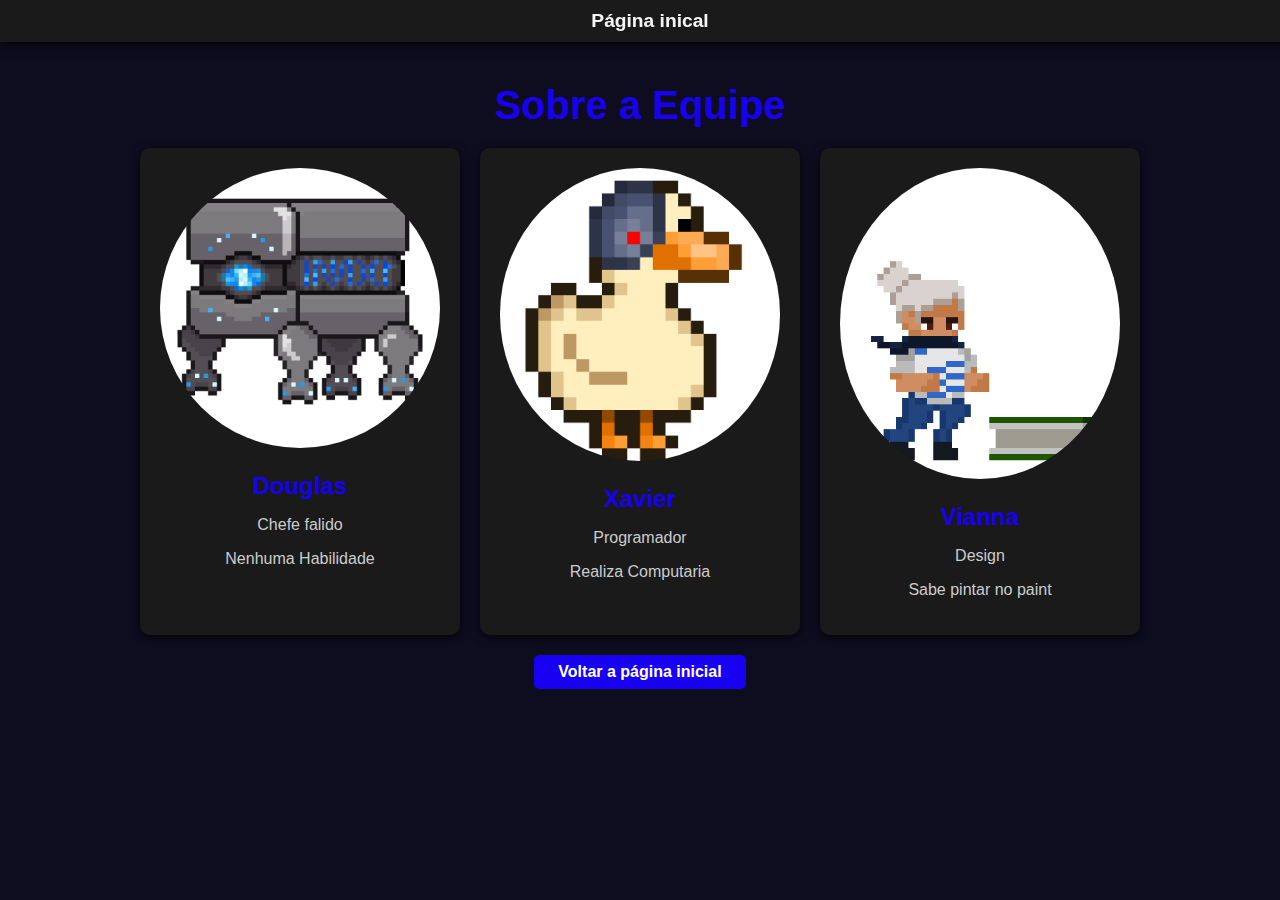
==== Saep About/index.html @ 8324bf8d "2024-11-01" ====
<!DOCTYPE html>
<html lang="en">
<head>
    <meta charset="UTF-8">
    <meta name="viewport" content="width=device-width, initial-scale=1.0">
    <title>Document</title>
    <link rel="stylesheet" href="css/style.css">
</head>
<body>
    <header>
        <nav>
            <ul>
                <li><a href="../Saep inicial/index.html">Página inical</a></li>
            </ul>
        </nav>
    </header>
    <section id="SobreEquipe" class="sobre-equipe">
        <h2>Sobre a Equipe</h2>
        <div class="equipe-container">
            <div class="membro">
                <img src="../sources/drive-download-20241101T133050Z-001/Robo.gif" alt="Membro 1">
                <h3>Douglas</h3>
                <p>Chefe falido</p>
                <p>Nenhuma Habilidade</p>
            </div>
            <div class="membro">
                <img src="../sources/drive-download-20241101T133050Z-001/pato.gif" alt="Membro 2">
                <h3>Xavier</h3>
                <p>Programador</p>
                <p>Realiza Computaria</p>
            </div>
            <div class="membro">
                <img src="../sources/drive-download-20241101T133050Z-001/muie.gif" alt="Membro 3">
                <h3>Vianna</h3>
                <p>Design</p>
                <p>Sabe pintar no paint</p>
            </div>
        </div>
        <a class = "back-to-top" href="../Saep inicial/index.html">Voltar a página inicial</a>
    </section>
</body>
</html>
---- Saep About/css/style.css ----
body {
    background-color: #0e0c1f;
    font-family: 'Segoe UI', Tahoma, Geneva, Verdana, sans-serif;
    text-align: center;
    margin: 0;
    padding: 0;
    color: #f5f5f5;
}

header {
    background: #1a1a1a;
    color: #fff;
    padding: 10px;
    text-align: center;
    position: fixed;
    width: 100%;
    top: 0;
    z-index: auto;
    box-shadow: 0 2px 10px rgba(0, 0, 0, 0.8);
}

nav ul {
    list-style-type: none;
    margin: 0;
    padding: 0;
    display: flex;
    justify-content: center;
    align-items: center;
}

nav ul li {
    margin: 0 1.5rem;
}

nav ul li a {
    color: #f5f5f5;
    text-decoration: none;
    font-weight: bold;
    font-size: 1.2rem;
    transition: color 0.3s;
}

nav ul li a:hover {
    color: #0061e0;
}

.sobre-equipe {
    background-color: #0e0c1f;
    color: #f5f5f5;
    padding: 50px 20px;
    text-align: center;
}

.sobre-equipe h2 {
    font-size: 2.5rem;
    color: #1800f0;
    margin-bottom: 20px;
}

.equipe-container {
    display: flex;
    flex-wrap: wrap;
    justify-content: center;
    gap: 20px;
}

.membro {
    background-color: #1a1a1a;
    border-radius: 10px;
    padding: 20px;
    width: 280px;
    box-shadow: 0 2px 10px rgba(0, 0, 0, 0.7);
    text-align: center;
}

.membro img {
    width: 100%;
    height: auto;
    border-radius: 50%;
    margin-bottom: 10px;
}

.membro h3 {
    font-size: 1.5rem;
    color: #1800f0;
    margin: 10px 0;
}

.membro p {
    font-size: 1rem;
    color: #ccc;
}

.back-to-top {
    display: inline-block;
    padding: 0.5rem 1.5rem;
    background-color: #1800f0;
    color: #fff;
    text-decoration: none;
    border-radius: 5px;
    margin-top: 20px;
    font-weight: bold;
    transition: background-color 0.3s;
}

.back-to-top:hover {
    background-color: #0c0074;
}
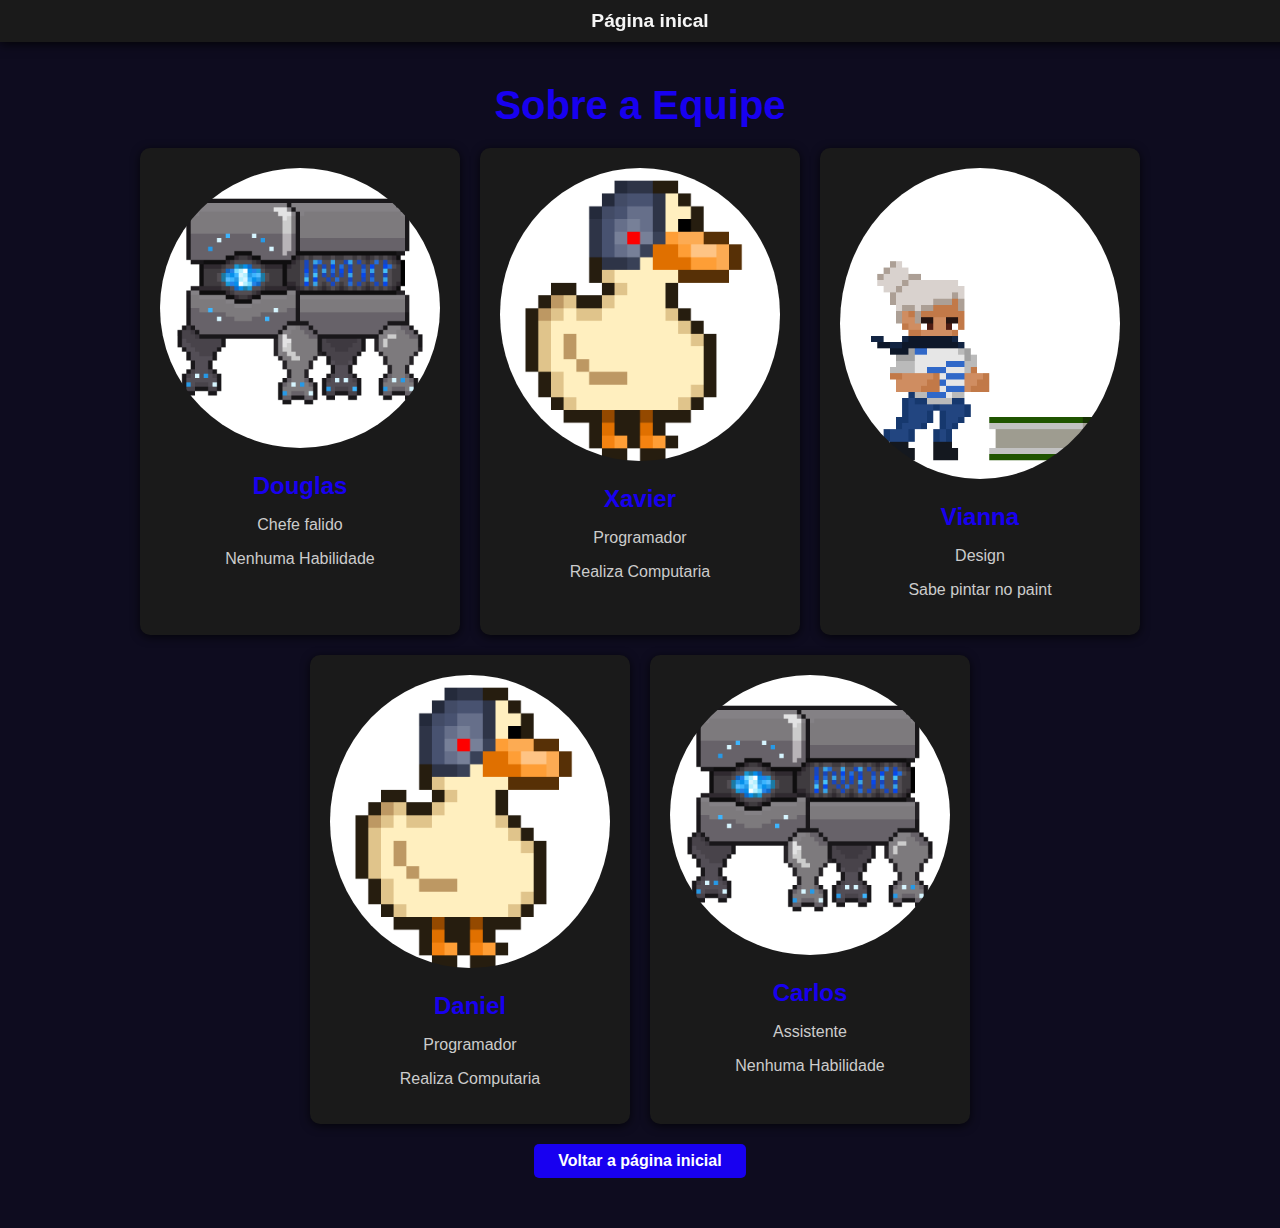
==== commit 5174646a: "2024-11-04" ====
--- a/Saep About/index.html
+++ b/Saep About/index.html
@@ -1,5 +1,5 @@
 <!DOCTYPE html>
-<html lang="en">
+<html lang="pt-BR">
 <head>
     <meta charset="UTF-8">
     <meta name="viewport" content="width=device-width, initial-scale=1.0">
@@ -35,6 +35,18 @@
                 <p>Design</p>
                 <p>Sabe pintar no paint</p>
             </div>
+            <div class="membro">
+                <img src="../sources/drive-download-20241101T133050Z-001/pato.gif" alt="Membro 3">
+                <h3>Daniel</h3>
+                <p>Programador</p>
+                <p>Realiza Computaria</p>
+            </div>
+            <div class="membro">
+                <img src="../sources/drive-download-20241101T133050Z-001/Robo.gif" alt="Membro 1">
+                <h3>Carlos</h3>
+                <p>Assistente</p>
+                <p>Nenhuma Habilidade</p>
+            </div>
         </div>
         <a class = "back-to-top" href="../Saep inicial/index.html">Voltar a página inicial</a>
     </section>
